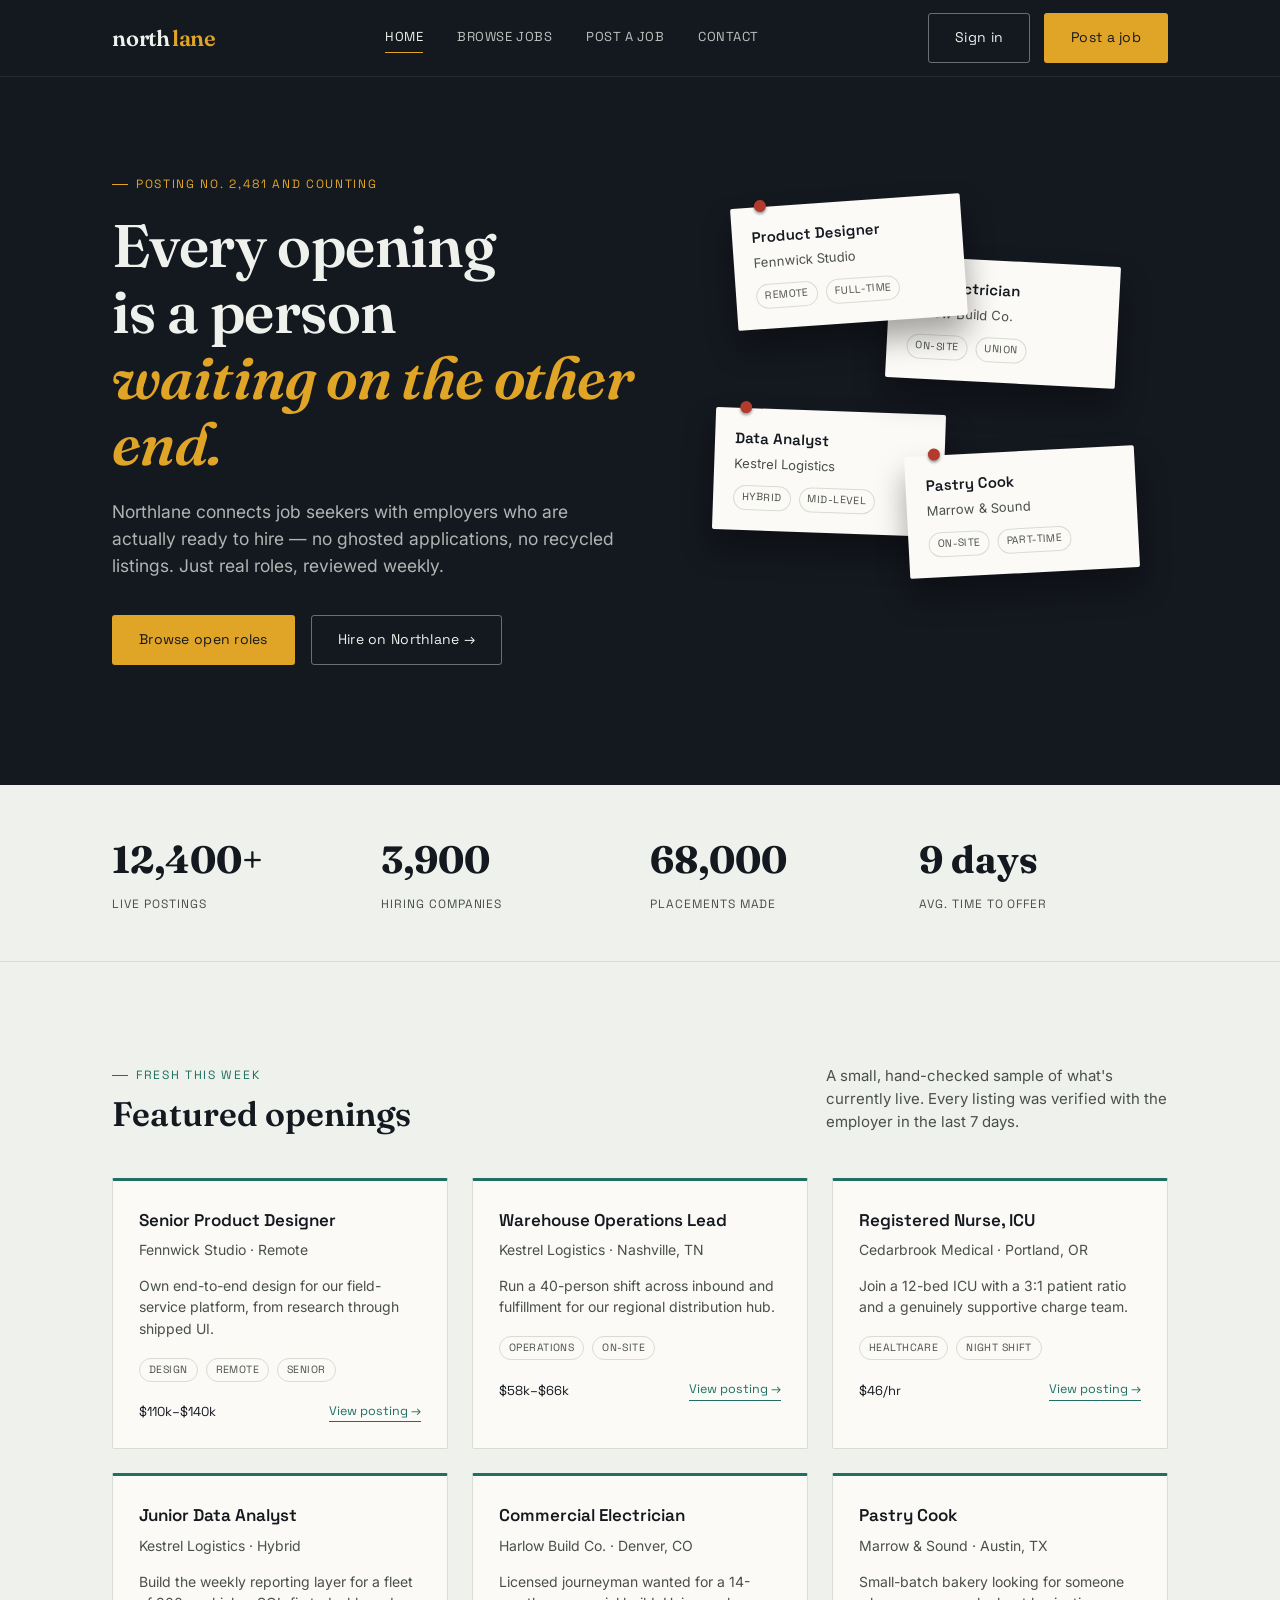
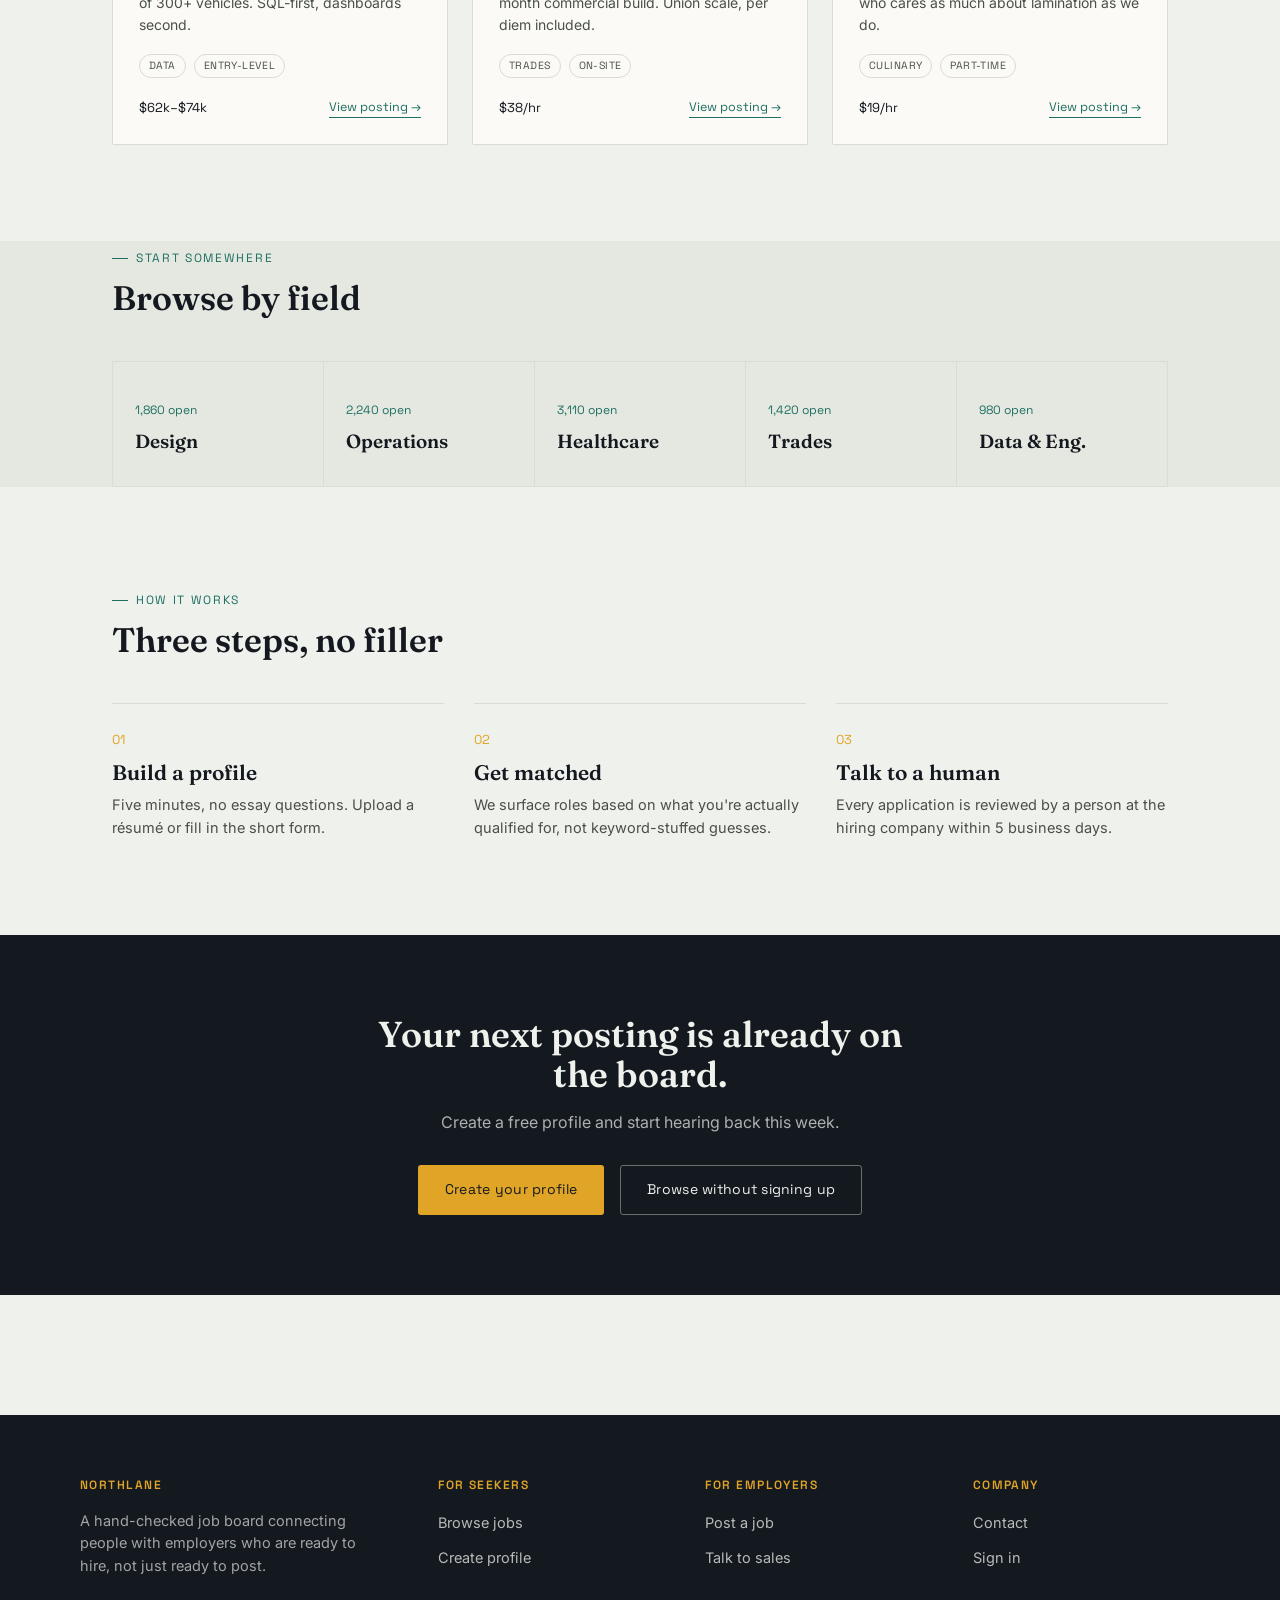
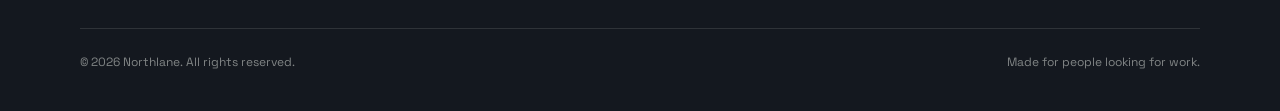
==== index.html @ 45d2cf96 "Initial commit of mini project" ====
<!DOCTYPE html>
<html lang="en">
<head>
<meta charset="UTF-8">
<meta name="viewport" content="width=device-width, initial-scale=1.0">
<title>Northlane — Job placement, done properly</title>
<link rel="preconnect" href="https://fonts.googleapis.com">
<link href="https://fonts.googleapis.com/css2?family=Fraunces:ital,wght@0,500;0,600;1,500&family=Inter:wght@400;500;600&family=Space+Grotesk:wght@500;600&display=swap" rel="stylesheet">
<link rel="stylesheet" href="style.css">
<link rel="stylesheet" href="home.css">
</head>
<body>

  <header class="site-header">
    <div class="container nav">
      <a href="index.html" class="brand">north<em>lane</em></a>
      <nav class="nav-links">
        <a href="index.html" class="active">Home</a>
        <a href="jobs.html">Browse Jobs</a>
        <a href="post-job.html">Post a Job</a>
        <a href="contact.html">Contact</a>
      </nav>
      <div class="nav-cta">
        <a href="account.html" class="btn btn-ghost">Sign in</a>
        <a href="post-job.html" class="btn btn-primary">Post a job</a>
      </div>
    </div>
  </header>

  <section class="hero">
    <div class="container hero-grid">
      <div>
        <span class="eyebrow">Posting No. 2,481 and counting</span>
        <h1>Every opening<br>is a person<br><span class="hl">waiting on the other end.</span></h1>
        <p class="lead">Northlane connects job seekers with employers who are actually ready to hire — no ghosted applications, no recycled listings. Just real roles, reviewed weekly.</p>
        <div class="hero-actions">
          <a href="jobs.html" class="btn btn-primary">Browse open roles</a>
          <a href="post-job.html" class="btn btn-ghost">Hire on Northlane →</a>
        </div>
      </div>
      <div class="corkboard" aria-hidden="true">
        <div class="pin-card c1">
          <div class="role">Product Designer</div>
          <div class="co">Fennwick Studio</div>
          <div class="meta"><span class="tag">Remote</span><span class="tag">Full-time</span></div>
        </div>
        <div class="pin-card c2">
          <div class="role">Site Electrician</div>
          <div class="co">Harlow Build Co.</div>
          <div class="meta"><span class="tag">On-site</span><span class="tag">Union</span></div>
        </div>
        <div class="pin-card c3">
          <div class="role">Data Analyst</div>
          <div class="co">Kestrel Logistics</div>
          <div class="meta"><span class="tag">Hybrid</span><span class="tag">Mid-level</span></div>
        </div>
        <div class="pin-card c4">
          <div class="role">Pastry Cook</div>
          <div class="co">Marrow &amp; Sound</div>
          <div class="meta"><span class="tag">On-site</span><span class="tag">Part-time</span></div>
        </div>
      </div>
    </div>
  </section>

  <section class="stats">
    <div class="container stats-row">
      <div class="stat"><b>12,400+</b><span>Live postings</span></div>
      <div class="stat"><b>3,900</b><span>Hiring companies</span></div>
      <div class="stat"><b>68,000</b><span>Placements made</span></div>
      <div class="stat"><b>9 days</b><span>Avg. time to offer</span></div>
    </div>
  </section>

  <section class="section">
    <div class="container">
      <div class="section-head">
        <div>
          <span class="eyebrow">Fresh this week</span>
          <h2>Featured openings</h2>
        </div>
        <p>A small, hand-checked sample of what's currently live. Every listing was verified with the employer in the last 7 days.</p>
      </div>
      <div class="jobs-grid">

        <article class="job-card">
          <div class="role">Senior Product Designer</div>
          <div class="co">Fennwick Studio · Remote</div>
          <p class="desc">Own end-to-end design for our field-service platform, from research through shipped UI.</p>
          <div class="meta"><span class="tag">Design</span><span class="tag">Remote</span><span class="tag">Senior</span></div>
          <div class="foot"><span class="pay">$110k–$140k</span><a class="apply" href="jobs.html">View posting →</a></div>
        </article>

        <article class="job-card">
          <div class="role">Warehouse Operations Lead</div>
          <div class="co">Kestrel Logistics · Nashville, TN</div>
          <p class="desc">Run a 40-person shift across inbound and fulfillment for our regional distribution hub.</p>
          <div class="meta"><span class="tag">Operations</span><span class="tag">On-site</span></div>
          <div class="foot"><span class="pay">$58k–$66k</span><a class="apply" href="jobs.html">View posting →</a></div>
        </article>

        <article class="job-card">
          <div class="role">Registered Nurse, ICU</div>
          <div class="co">Cedarbrook Medical · Portland, OR</div>
          <p class="desc">Join a 12-bed ICU with a 3:1 patient ratio and a genuinely supportive charge team.</p>
          <div class="meta"><span class="tag">Healthcare</span><span class="tag">Night shift</span></div>
          <div class="foot"><span class="pay">$46/hr</span><a class="apply" href="jobs.html">View posting →</a></div>
        </article>

        <article class="job-card">
          <div class="role">Junior Data Analyst</div>
          <div class="co">Kestrel Logistics · Hybrid</div>
          <p class="desc">Build the weekly reporting layer for a fleet of 300+ vehicles. SQL-first, dashboards second.</p>
          <div class="meta"><span class="tag">Data</span><span class="tag">Entry-level</span></div>
          <div class="foot"><span class="pay">$62k–$74k</span><a class="apply" href="jobs.html">View posting →</a></div>
        </article>

        <article class="job-card">
          <div class="role">Commercial Electrician</div>
          <div class="co">Harlow Build Co. · Denver, CO</div>
          <p class="desc">Licensed journeyman wanted for a 14-month commercial build. Union scale, per diem included.</p>
          <div class="meta"><span class="tag">Trades</span><span class="tag">On-site</span></div>
          <div class="foot"><span class="pay">$38/hr</span><a class="apply" href="jobs.html">View posting →</a></div>
        </article>

        <article class="job-card">
          <div class="role">Pastry Cook</div>
          <div class="co">Marrow &amp; Sound · Austin, TX</div>
          <p class="desc">Small-batch bakery looking for someone who cares as much about lamination as we do.</p>
          <div class="meta"><span class="tag">Culinary</span><span class="tag">Part-time</span></div>
          <div class="foot"><span class="pay">$19/hr</span><a class="apply" href="jobs.html">View posting →</a></div>
        </article>

      </div>
    </div>
  </section>

  <section class="cat-strip">
    <div class="container">
      <div class="section-head">
        <div>
          <span class="eyebrow">Start somewhere</span>
          <h2>Browse by field</h2>
        </div>
      </div>
      <div class="cat-grid">
        <a class="cat-tile" href="jobs.html"><span class="count">1,860 open</span><h3>Design</h3></a>
        <a class="cat-tile" href="jobs.html"><span class="count">2,240 open</span><h3>Operations</h3></a>
        <a class="cat-tile" href="jobs.html"><span class="count">3,110 open</span><h3>Healthcare</h3></a>
        <a class="cat-tile" href="jobs.html"><span class="count">1,420 open</span><h3>Trades</h3></a>
        <a class="cat-tile" href="jobs.html"><span class="count">980 open</span><h3>Data &amp; Eng.</h3></a>
      </div>
    </div>
  </section>

  <section class="section">
    <div class="container">
      <div class="section-head">
        <div>
          <span class="eyebrow">How it works</span>
          <h2>Three steps, no filler</h2>
        </div>
      </div>
      <div class="steps">
        <div class="step">
          <span class="num">01</span>
          <h3>Build a profile</h3>
          <p>Five minutes, no essay questions. Upload a résumé or fill in the short form.</p>
        </div>
        <div class="step">
          <span class="num">02</span>
          <h3>Get matched</h3>
          <p>We surface roles based on what you're actually qualified for, not keyword-stuffed guesses.</p>
        </div>
        <div class="step">
          <span class="num">03</span>
          <h3>Talk to a human</h3>
          <p>Every application is reviewed by a person at the hiring company within 5 business days.</p>
        </div>
      </div>
    </div>
  </section>

  <section class="cta-banner">
    <div class="container">
      <h2>Your next posting is already on the board.</h2>
      <p>Create a free profile and start hearing back this week.</p>
      <div class="hero-actions">
        <a href="account.html" class="btn btn-primary">Create your profile</a>
        <a href="jobs.html" class="btn btn-ghost">Browse without signing up</a>
      </div>
    </div>
  </section>

  <footer class="site-footer">
    <div class="container footer-top">
      <div>
        <h4>Northlane</h4>
        <p>A hand-checked job board connecting people with employers who are ready to hire, not just ready to post.</p>
      </div>
      <div>
        <h4>For seekers</h4>
        <ul>
          <li><a href="jobs.html">Browse jobs</a></li>
          <li><a href="account.html">Create profile</a></li>
        </ul>
      </div>
      <div>
        <h4>For employers</h4>
        <ul>
          <li><a href="post-job.html">Post a job</a></li>
          <li><a href="contact.html">Talk to sales</a></li>
        </ul>
      </div>
      <div>
        <h4>Company</h4>
        <ul>
          <li><a href="contact.html">Contact</a></li>
          <li><a href="account.html">Sign in</a></li>
        </ul>
      </div>
    </div>
    <div class="container footer-bottom">
      <span>© 2026 Northlane. All rights reserved.</span>
      <span>Made for people looking for work.</span>
    </div>
  </footer>

</body>
</html>
---- style.css ----
/* =========================================================
   STYLE.CSS — global styles
   Loaded on every page. Tokens, reset, nav, footer, buttons.
   ========================================================= */

:root{
  --ink:        #14181F;
  --ink-soft:   #4A5049;
  --paper:      #EEF1EC;
  --paper-2:    #E4E8E0;
  --card:       #FBFAF6;
  --line:       #D8DCD3;
  --pin:        #B23B2E;
  --signal:     #E0A526;
  --teal:       #1F6F63;

  --font-display: "Fraunces", Georgia, serif;
  --font-body:    "Inter", -apple-system, Segoe UI, sans-serif;
  --font-mono:    "Space Grotesk", "Inter", sans-serif;

  --radius: 3px;
  --container: 1120px;
}

*, *::before, *::after{ box-sizing: border-box; }
html{ scroll-behavior: smooth; }
body{
  margin: 0;
  background: var(--paper);
  color: var(--ink);
  font-family: var(--font-body);
  font-size: 16px;
  line-height: 1.55;
  -webkit-font-smoothing: antialiased;
}
img{ max-width: 100%; display: block; }
a{ color: inherit; text-decoration: none; }
ul{ margin: 0; padding: 0; list-style: none; }
h1,h2,h3,h4{ font-family: var(--font-display); font-weight: 600; margin: 0; line-height: 1.1; }
p{ margin: 0; }
button, input, textarea, select{ font-family: inherit; font-size: inherit; color: inherit; }

.container{
  max-width: var(--container);
  margin: 0 auto;
  padding: 0 32px;
}

.eyebrow{
  font-family: var(--font-mono);
  font-size: 12px;
  letter-spacing: .14em;
  text-transform: uppercase;
  color: var(--teal);
  display: inline-flex;
  align-items: center;
  gap: 8px;
}
.eyebrow::before{
  content: "";
  width: 16px;
  height: 1px;
  background: var(--teal);
  display: inline-block;
}

a:focus-visible, button:focus-visible, input:focus-visible, textarea:focus-visible, select:focus-visible{
  outline: 2px solid var(--signal);
  outline-offset: 2px;
}

@media (prefers-reduced-motion: reduce){
  *{ animation: none !important; transition: none !important; scroll-behavior: auto !important; }
}

/* =========================================================
   Buttons
   ========================================================= */
.btn{
  display: inline-flex;
  align-items: center;
  justify-content: center;
  gap: 8px;
  padding: 13px 26px;
  border-radius: var(--radius);
  font-family: var(--font-mono);
  font-size: 14px;
  letter-spacing: .02em;
  border: 1px solid transparent;
  cursor: pointer;
  transition: transform .15s ease, background .15s ease, border-color .15s ease;
}
.btn:hover{ transform: translateY(-1px); }
.btn-primary{ background: var(--signal); color: var(--ink); }
.btn-primary:hover{ background: #c98f1c; }
.btn-ghost{ background: transparent; color: var(--paper); border-color: rgba(238,241,236,.4); }
.btn-ghost:hover{ border-color: var(--paper); }
.btn-outline{ background: transparent; color: var(--ink); border-color: var(--ink); }
.btn-outline:hover{ background: var(--ink); color: var(--paper); }
.btn-block{ width: 100%; }

/* =========================================================
   Nav
   ========================================================= */
.site-header{
  background: var(--ink);
  color: var(--paper);
  position: sticky;
  top: 0;
  z-index: 50;
  border-bottom: 1px solid rgba(238,241,236,.08);
}
.nav{
  display: flex;
  align-items: center;
  justify-content: space-between;
  height: 76px;
}
.brand{
  font-family: var(--font-display);
  font-size: 22px;
  font-weight: 600;
  letter-spacing: -.01em;
  display: flex;
  align-items: baseline;
  gap: 2px;
}
.brand em{ color: var(--signal); font-style: normal; }
.nav-links{
  display: flex;
  align-items: center;
  gap: 34px;
  font-family: var(--font-mono);
  font-size: 13px;
  letter-spacing: .04em;
  text-transform: uppercase;
}
.nav-links a{ opacity: .78; transition: opacity .15s ease; padding: 4px 0; border-bottom: 1px solid transparent; }
.nav-links a:hover{ opacity: 1; }
.nav-links a.active{ opacity: 1; border-bottom-color: var(--signal); }
.nav-cta{ display: flex; align-items: center; gap: 14px; }

/* =========================================================
   Footer
   ========================================================= */
.site-footer{
  background: var(--ink);
  color: var(--paper);
  margin-top: 120px;
}
.footer-top{
  padding: 64px 0 48px;
  display: grid;
  grid-template-columns: 1.4fr 1fr 1fr 1fr;
  gap: 40px;
  border-bottom: 1px solid rgba(238,241,236,.12);
}
.footer-top h4{
  font-family: var(--font-mono);
  font-size: 12px;
  letter-spacing: .12em;
  text-transform: uppercase;
  color: var(--signal);
  margin-bottom: 18px;
}
.footer-top p{ color: rgba(238,241,236,.65); font-size: 14.5px; max-width: 34ch; }
.footer-top ul li{ margin-bottom: 10px; }
.footer-top ul a{ color: rgba(238,241,236,.75); font-size: 14.5px; }
.footer-top ul a:hover{ color: var(--paper); }
.footer-bottom{
  padding: 24px 0 40px;
  display: flex;
  justify-content: space-between;
  font-family: var(--font-mono);
  font-size: 12px;
  color: rgba(238,241,236,.5);
}

@media (max-width: 860px){
  .nav-links{ display: none; }
  .footer-top{ grid-template-columns: 1fr 1fr; }
}
---- home.css ----
/* =========================================================
   HOME.CSS — index.html only
   Signature element: the "corkboard" hero — job postings as
   pinned index cards, tilted, layered behind the headline.
   ========================================================= */

.hero{
  background: var(--ink);
  color: var(--paper);
  padding: 90px 0 120px;
  position: relative;
  overflow: hidden;
}
.hero-grid{
  display: grid;
  grid-template-columns: 1.05fr .95fr;
  gap: 40px;
  align-items: center;
  position: relative;
  z-index: 2;
}
.hero .eyebrow{ color: var(--signal); }
.hero .eyebrow::before{ background: var(--signal); }
.hero h1{
  font-size: clamp(40px, 5vw, 60px);
  margin-top: 18px;
  letter-spacing: -.01em;
}
.hero h1 .hl{ color: var(--signal); font-style: italic; }
.hero p.lead{
  margin-top: 22px;
  max-width: 46ch;
  font-size: 17.5px;
  color: rgba(238,241,236,.72);
}
.hero-actions{ margin-top: 36px; display: flex; gap: 16px; align-items: center; }
.hero-note{ font-family: var(--font-mono); font-size: 12.5px; color: rgba(238,241,236,.5); }

/* --- corkboard --- */
.corkboard{ position: relative; height: 430px; }
.pin-card{
  position: absolute;
  width: 230px;
  background: var(--card);
  color: var(--ink);
  padding: 18px 20px 20px;
  border-radius: 2px;
  box-shadow: 0 18px 30px rgba(0,0,0,.35);
}
.pin-card::before{
  content: "";
  position: absolute;
  top: -7px;
  left: 24px;
  width: 12px;
  height: 12px;
  border-radius: 50%;
  background: var(--pin);
  box-shadow: 0 2px 3px rgba(0,0,0,.4);
}
.pin-card .role{ font-family: var(--font-mono); font-size: 15px; font-weight: 600; }
.pin-card .co{ font-size: 13px; color: var(--ink-soft); margin-top: 4px; }
.pin-card .meta{ display:flex; gap:8px; margin-top: 12px; flex-wrap: wrap; }
.pin-card .tag{
  font-family: var(--font-mono);
  font-size: 10.5px;
  letter-spacing: .04em;
  text-transform: uppercase;
  border: 1px solid var(--line);
  padding: 3px 8px;
  border-radius: 20px;
  color: var(--ink-soft);
}
.pin-card.c1{ top: 0;    left: 10%; transform: rotate(-4deg); z-index: 3; }
.pin-card.c2{ top: 60px; left: 42%; transform: rotate(3deg);  z-index: 2; }
.pin-card.c3{ top: 210px; left: 6%;  transform: rotate(2deg);  z-index: 1; }
.pin-card.c4{ top: 250px; left: 46%; transform: rotate(-3deg); z-index: 2; }

/* --- stats strip --- */
.stats{ border-bottom: 1px solid var(--line); padding: 46px 0; }
.stats-row{ display: grid; grid-template-columns: repeat(4, 1fr); gap: 20px; }
.stat b{ font-family: var(--font-display); font-size: 38px; display: block; }
.stat span{
  font-family: var(--font-mono);
  font-size: 12px;
  letter-spacing: .08em;
  text-transform: uppercase;
  color: var(--ink-soft);
}

/* --- section shell --- */
.section{ padding: 96px 0; }
.section-head{
  display: flex;
  justify-content: space-between;
  align-items: flex-end;
  margin-bottom: 44px;
  gap: 24px;
}
.section-head h2{ font-size: 34px; margin-top: 12px; max-width: 20ch; }
.section-head p{ color: var(--ink-soft); max-width: 38ch; font-size: 15px; }

/* --- featured jobs grid --- */
.jobs-grid{ display: grid; grid-template-columns: repeat(3, 1fr); gap: 24px; }
.job-card{
  background: var(--card);
  border: 1px solid var(--line);
  border-top: 3px solid var(--teal);
  padding: 26px;
  border-radius: 2px;
  transition: transform .15s ease, box-shadow .15s ease;
}
.job-card:hover{ transform: translateY(-4px); box-shadow: 0 14px 24px rgba(20,24,31,.08); }
.job-card .role{ font-family: var(--font-mono); font-size: 17px; font-weight: 600; }
.job-card .co{ color: var(--ink-soft); font-size: 14px; margin-top: 6px; }
.job-card .desc{ font-size: 14px; color: var(--ink-soft); margin-top: 14px; }
.job-card .meta{ display:flex; gap:8px; margin-top: 18px; flex-wrap: wrap; }
.job-card .tag{
  font-family: var(--font-mono);
  font-size: 10.5px;
  letter-spacing: .04em;
  text-transform: uppercase;
  border: 1px solid var(--line);
  padding: 3px 9px;
  border-radius: 20px;
  color: var(--ink-soft);
}
.job-card .foot{ display:flex; justify-content: space-between; align-items: center; margin-top: 20px; }
.job-card .pay{ font-family: var(--font-mono); font-size: 13px; color: var(--ink); }
.job-card .apply{ font-family: var(--font-mono); font-size: 12.5px; color: var(--teal); border-bottom: 1px solid var(--teal); }

/* --- categories --- */
.cat-strip{ background: var(--paper-2); }
.cat-grid{
  display: grid;
  grid-template-columns: repeat(5, 1fr);
  gap: 1px;
  background: var(--line);
  border: 1px solid var(--line);
}
.cat-tile{ background: var(--paper-2); padding: 34px 22px; transition: background .15s ease; }
.cat-tile:hover{ background: var(--paper); }
.cat-tile .count{ font-family: var(--font-mono); font-size: 12px; color: var(--teal); }
.cat-tile h3{ font-size: 19px; margin-top: 10px; }

/* --- how it works --- */
.steps{ display: grid; grid-template-columns: repeat(3, 1fr); gap: 30px; }
.step{ border-top: 1px solid var(--line); padding-top: 22px; }
.step .num{ font-family: var(--font-mono); color: var(--signal); font-size: 13px; }
.step h3{ font-size: 21px; margin-top: 10px; }
.step p{ color: var(--ink-soft); font-size: 14.5px; margin-top: 10px; }

/* --- CTA banner --- */
.cta-banner{ background: var(--ink); color: var(--paper); padding: 80px 0; text-align: center; }
.cta-banner h2{ font-size: 36px; max-width: 22ch; margin: 0 auto; }
.cta-banner p{ color: rgba(238,241,236,.7); margin-top: 16px; }
.cta-banner .hero-actions{ justify-content: center; margin-top: 30px; }

@media (max-width: 900px){
  .hero-grid, .jobs-grid, .steps, .stats-row{ grid-template-columns: 1fr; }
  .cat-grid{ grid-template-columns: 1fr 1fr; }
  .corkboard{ display: none; }
}
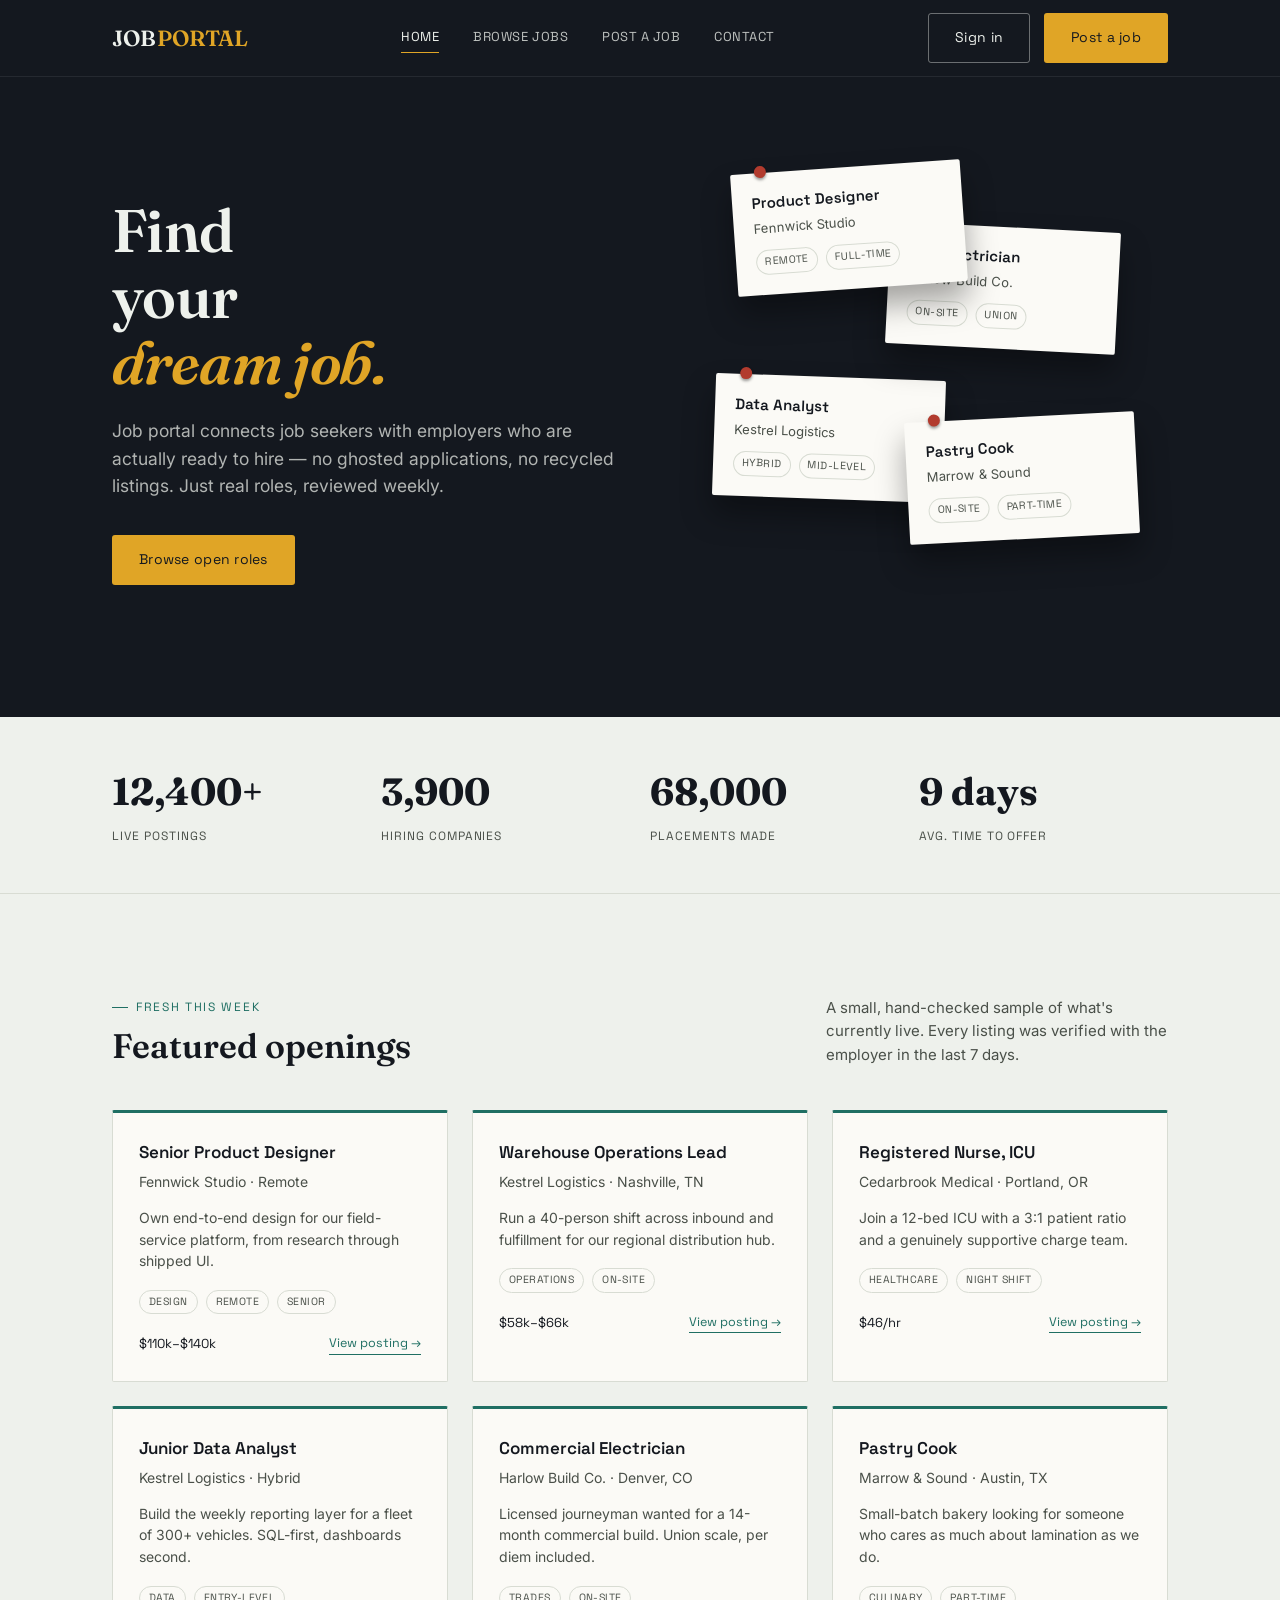
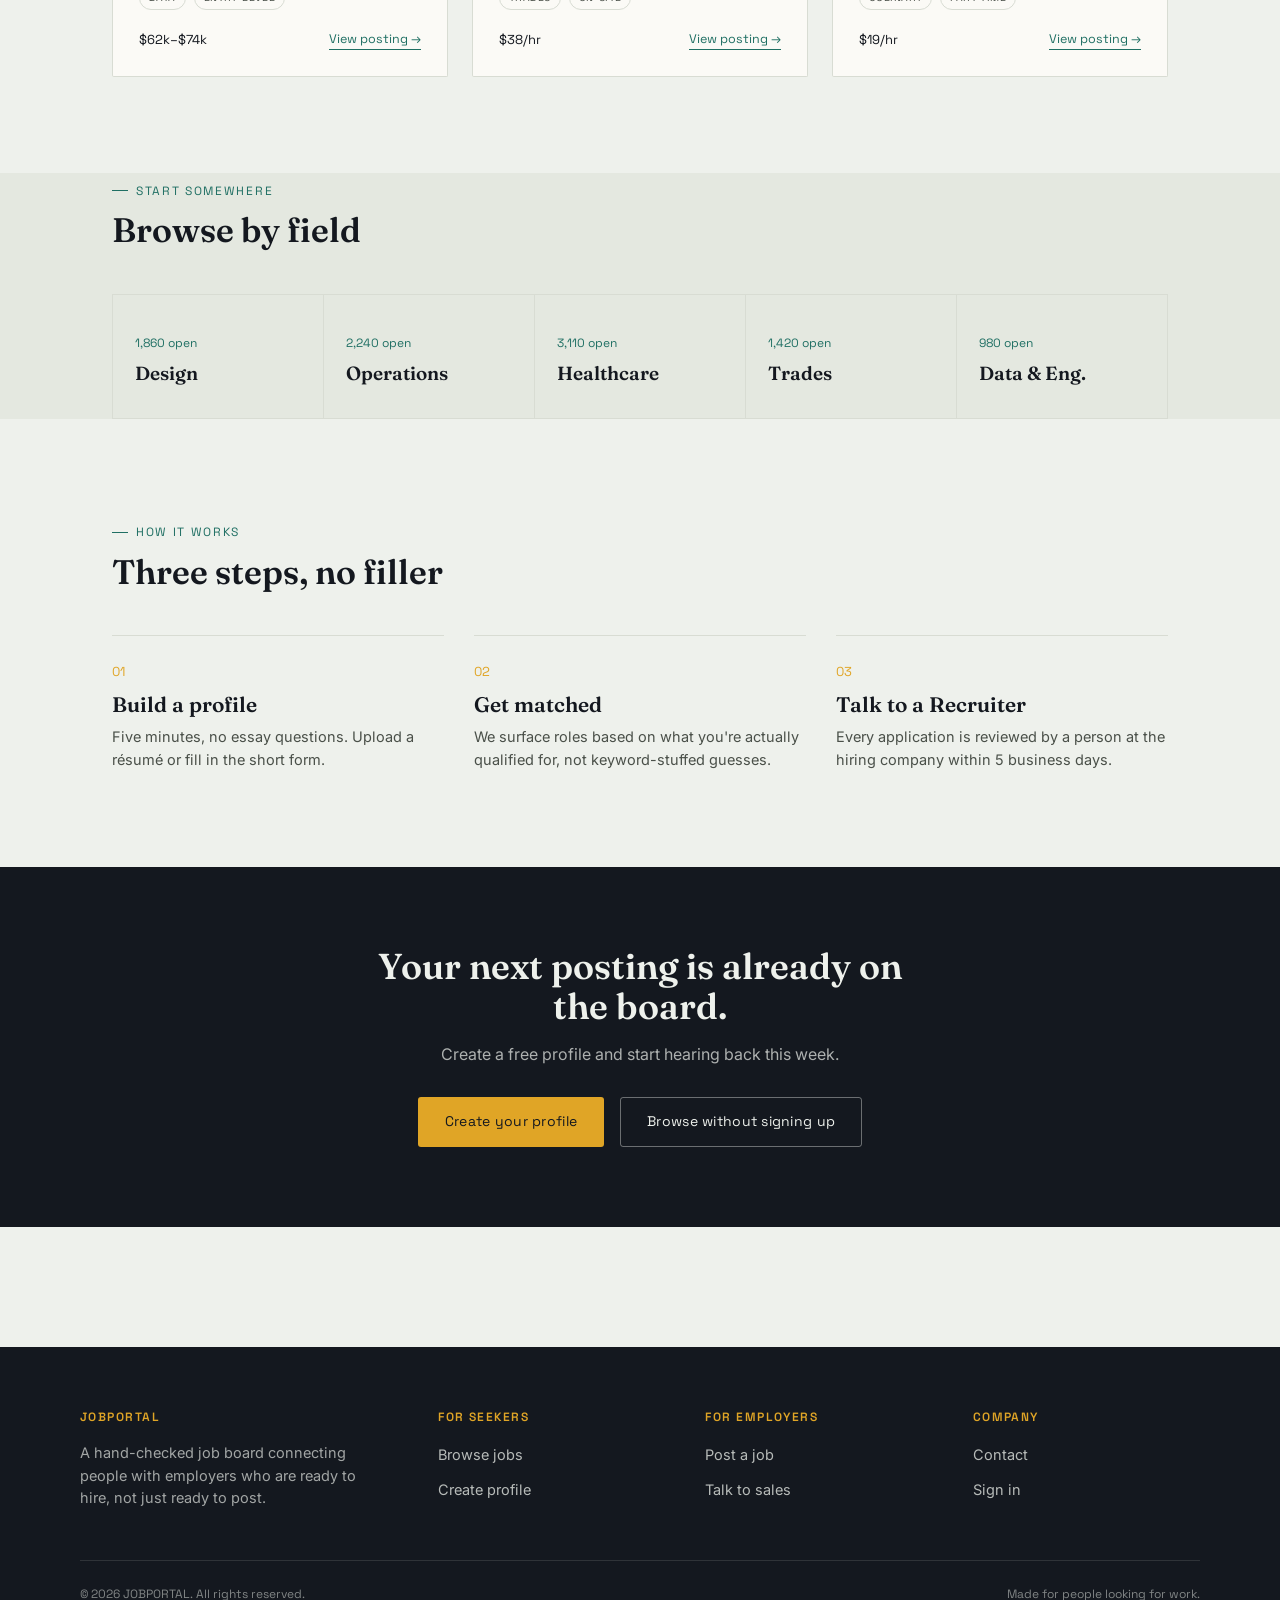
==== commit 1416e196: "Updated code" ====
--- a/index.html
+++ b/index.html
@@ -3,7 +3,7 @@
 <head>
 <meta charset="UTF-8">
 <meta name="viewport" content="width=device-width, initial-scale=1.0">
-<title>Northlane — Job placement, done properly</title>
+<title>JOB PORTAL — Job placement, done properly</title>
 <link rel="preconnect" href="https://fonts.googleapis.com">
 <link href="https://fonts.googleapis.com/css2?family=Fraunces:ital,wght@0,500;0,600;1,500&family=Inter:wght@400;500;600&family=Space+Grotesk:wght@500;600&display=swap" rel="stylesheet">
 <link rel="stylesheet" href="style.css">
@@ -13,7 +13,7 @@
 
   <header class="site-header">
     <div class="container nav">
-      <a href="index.html" class="brand">north<em>lane</em></a>
+      <a href="index.html" class="brand">JOB<em>PORTAL</em></a>
       <nav class="nav-links">
         <a href="index.html" class="active">Home</a>
         <a href="jobs.html">Browse Jobs</a>
@@ -30,12 +30,10 @@
   <section class="hero">
     <div class="container hero-grid">
       <div>
-        <span class="eyebrow">Posting No. 2,481 and counting</span>
-        <h1>Every opening<br>is a person<br><span class="hl">waiting on the other end.</span></h1>
-        <p class="lead">Northlane connects job seekers with employers who are actually ready to hire — no ghosted applications, no recycled listings. Just real roles, reviewed weekly.</p>
+        <h1>Find<br>your<br><span class="hl">dream job.</span></h1>
+        <p class="lead">Job portal connects job seekers with employers who are actually ready to hire — no ghosted applications, no recycled listings. Just real roles, reviewed weekly.</p>
         <div class="hero-actions">
           <a href="jobs.html" class="btn btn-primary">Browse open roles</a>
-          <a href="post-job.html" class="btn btn-ghost">Hire on Northlane →</a>
         </div>
       </div>
       <div class="corkboard" aria-hidden="true">
@@ -174,7 +172,7 @@
         </div>
         <div class="step">
           <span class="num">03</span>
-          <h3>Talk to a human</h3>
+          <h3>Talk to a Recruiter</h3>
           <p>Every application is reviewed by a person at the hiring company within 5 business days.</p>
         </div>
       </div>
@@ -195,7 +193,8 @@
   <footer class="site-footer">
     <div class="container footer-top">
       <div>
-        <h4>Northlane</h4>
+        <h4>JOBPORTAL
+        </h4>
         <p>A hand-checked job board connecting people with employers who are ready to hire, not just ready to post.</p>
       </div>
       <div>
@@ -221,7 +220,7 @@
       </div>
     </div>
     <div class="container footer-bottom">
-      <span>© 2026 Northlane. All rights reserved.</span>
+      <span>© 2026 JOBPORTAL. All rights reserved.</span>
       <span>Made for people looking for work.</span>
     </div>
   </footer>
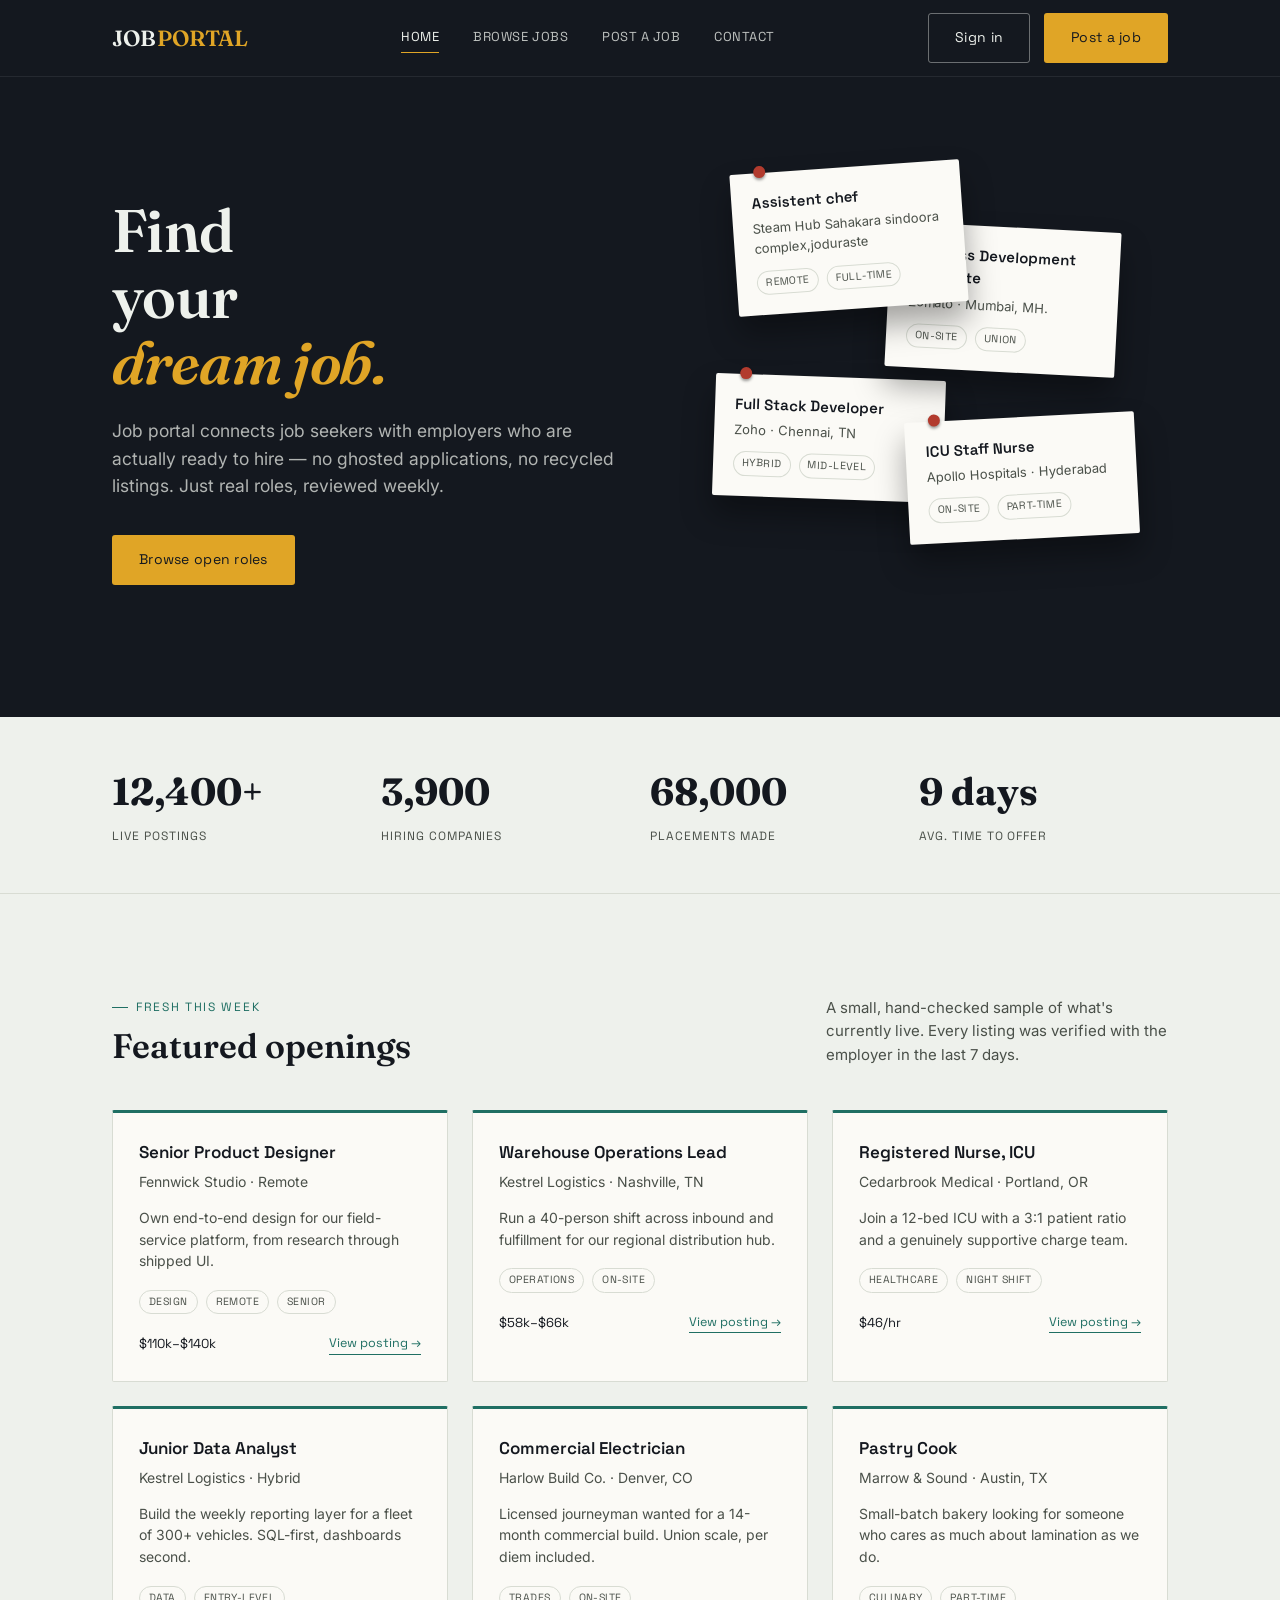
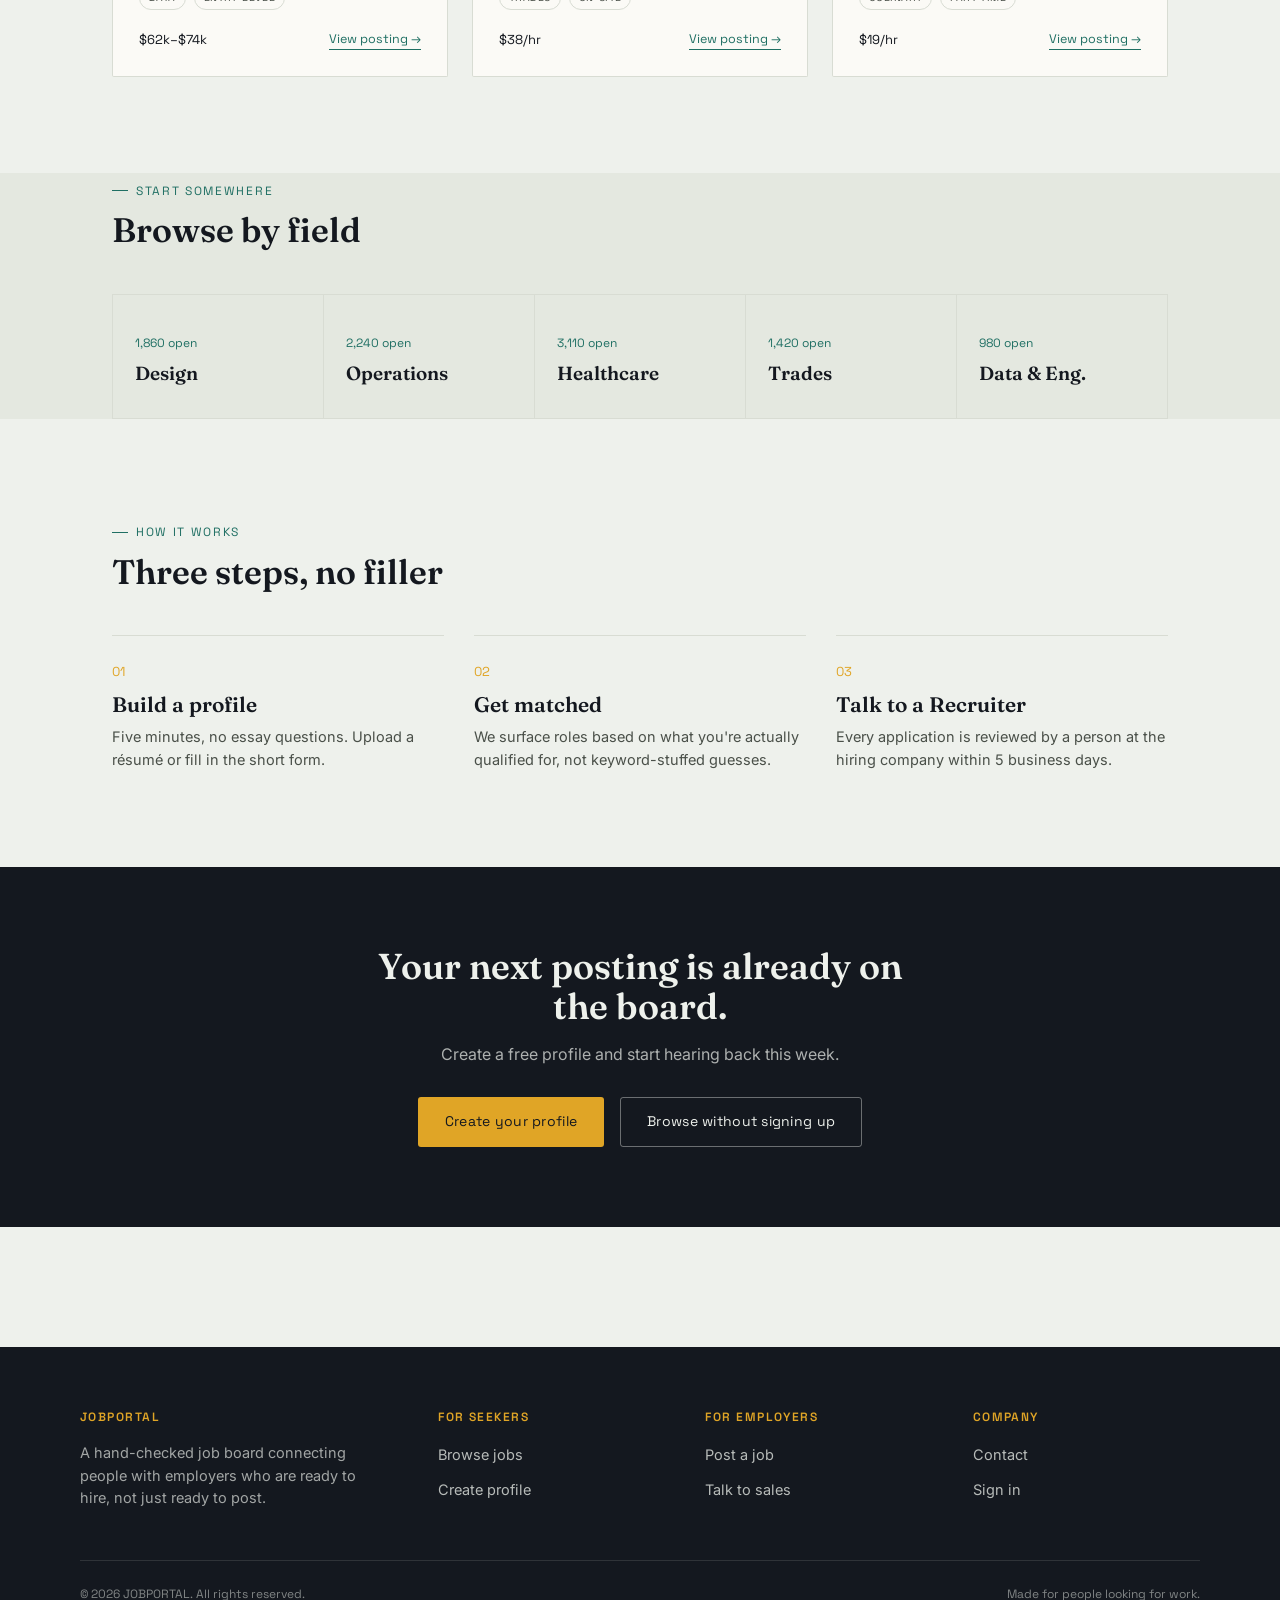
==== commit 06a863e6: "Updated code" ====
--- a/index.html
+++ b/index.html
@@ -38,23 +38,23 @@
       </div>
       <div class="corkboard" aria-hidden="true">
         <div class="pin-card c1">
-          <div class="role">Product Designer</div>
-          <div class="co">Fennwick Studio</div>
+          <div class="role">Assistent chef</div>
+          <div class="co">Steam Hub Sahakara sindoora complex,joduraste</div>
           <div class="meta"><span class="tag">Remote</span><span class="tag">Full-time</span></div>
         </div>
         <div class="pin-card c2">
-          <div class="role">Site Electrician</div>
-          <div class="co">Harlow Build Co.</div>
+          <div class="role">Business Development Associate</div>
+          <div class="co">Zomato · Mumbai, MH.</div>
           <div class="meta"><span class="tag">On-site</span><span class="tag">Union</span></div>
         </div>
         <div class="pin-card c3">
-          <div class="role">Data Analyst</div>
-          <div class="co">Kestrel Logistics</div>
+          <div class="role">Full Stack Developer</div>
+          <div class="co">Zoho · Chennai, TN</div>
           <div class="meta"><span class="tag">Hybrid</span><span class="tag">Mid-level</span></div>
         </div>
         <div class="pin-card c4">
-          <div class="role">Pastry Cook</div>
-          <div class="co">Marrow &amp; Sound</div>
+          <div class="role">ICU Staff Nurse</div>
+          <div class="co">Apollo Hospitals · Hyderabad</div>
           <div class="meta"><span class="tag">On-site</span><span class="tag">Part-time</span></div>
         </div>
       </div>
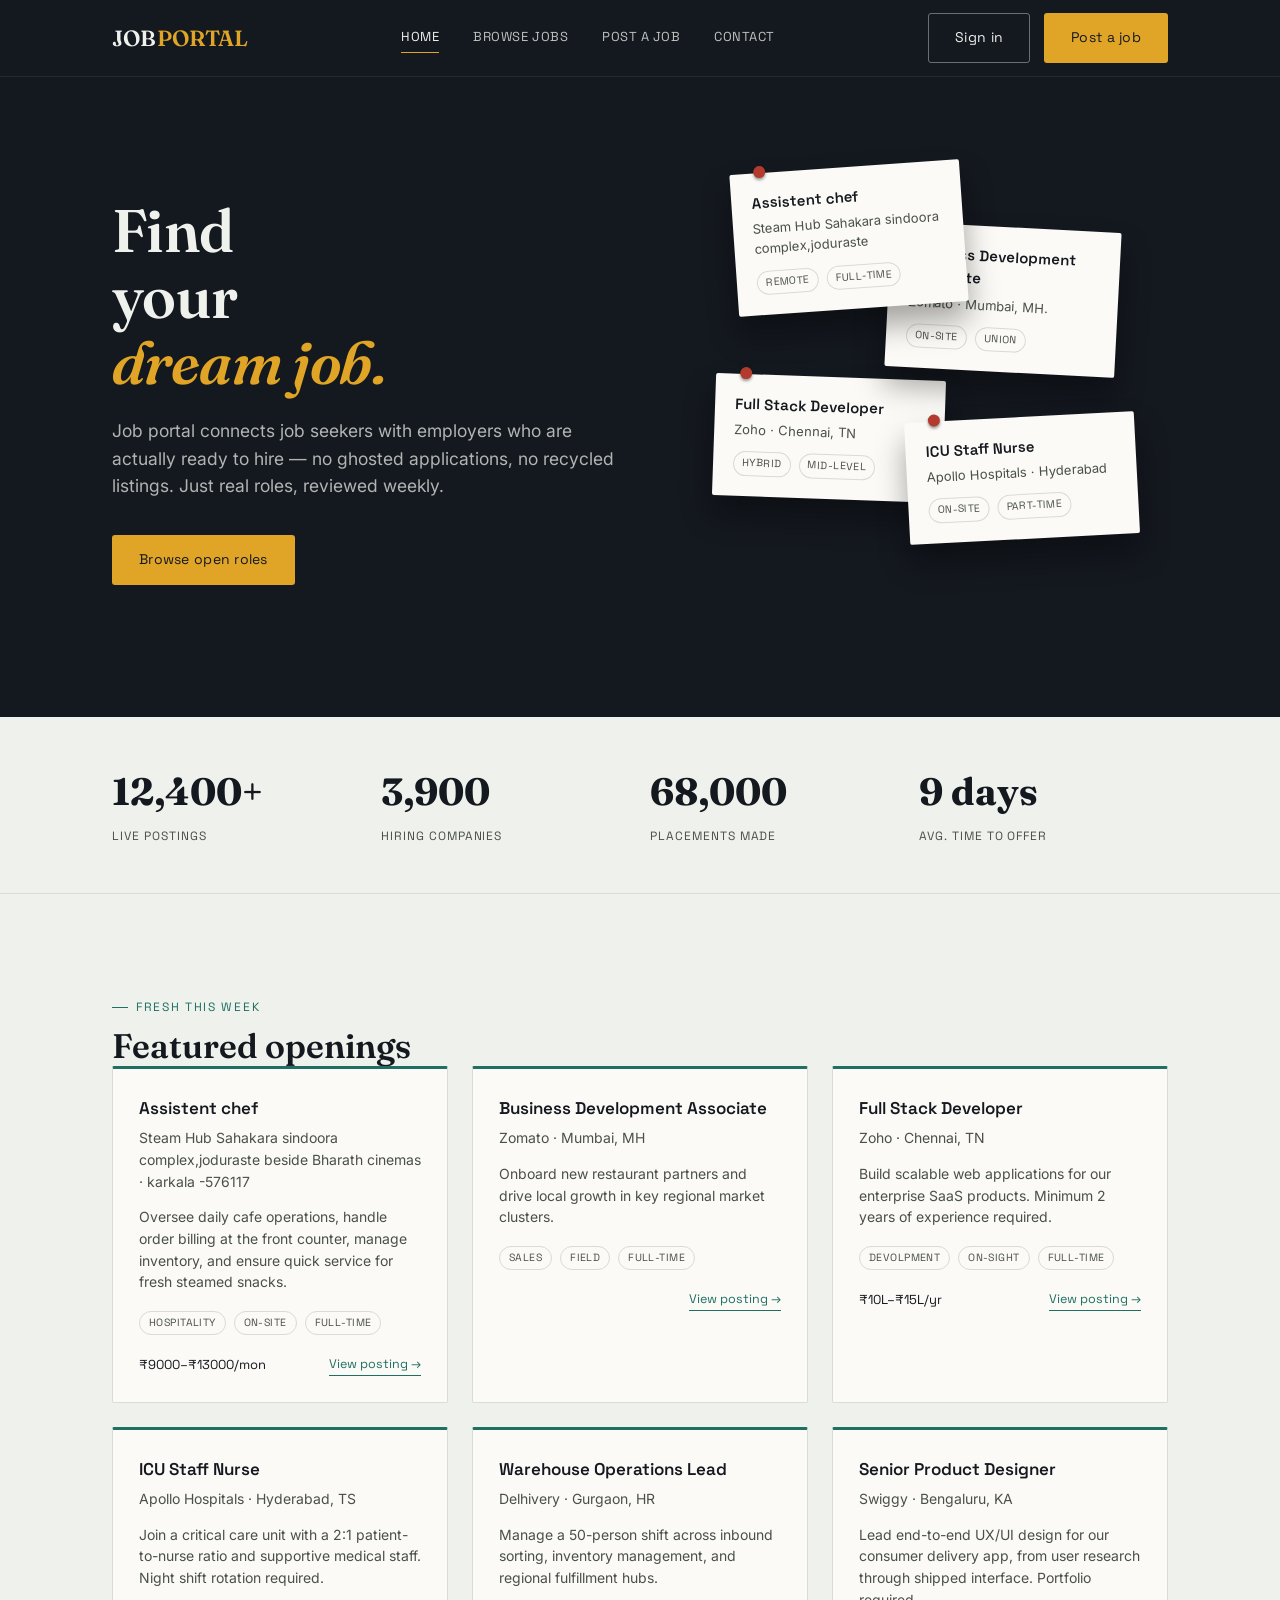
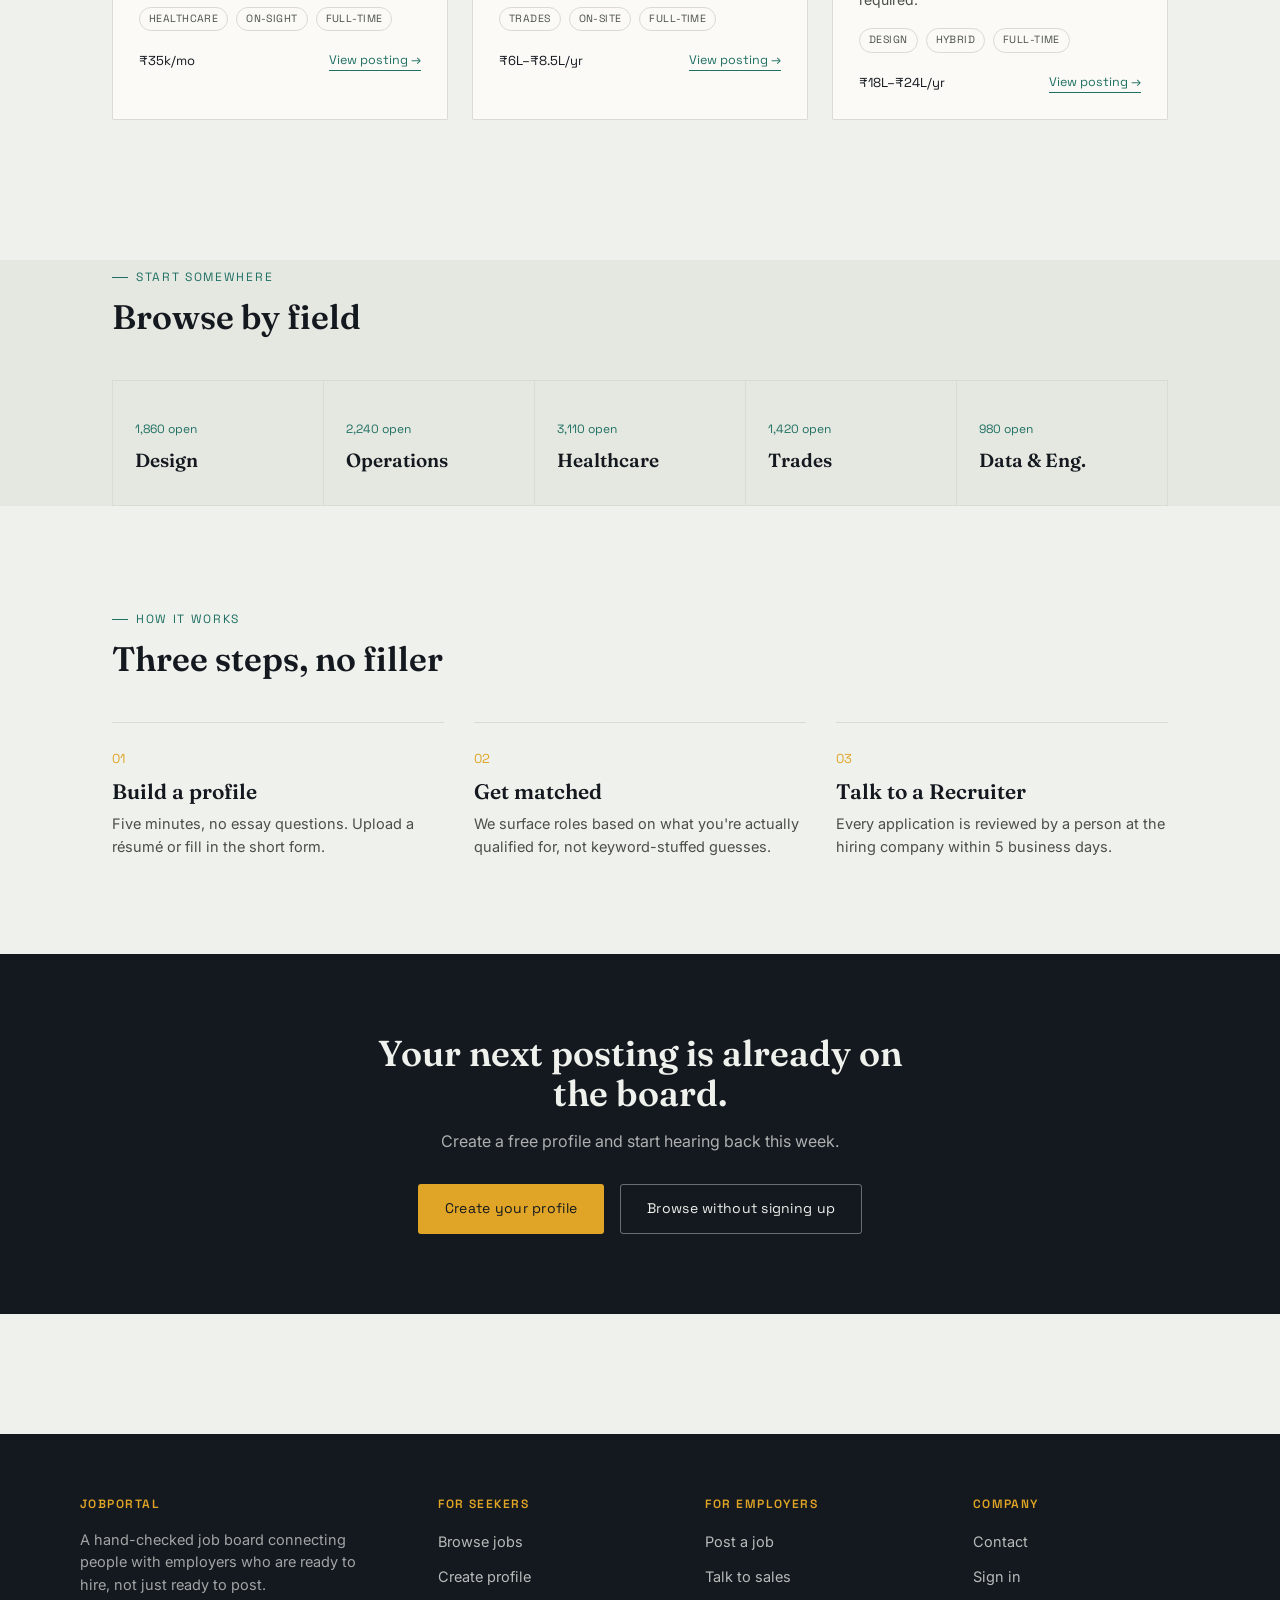
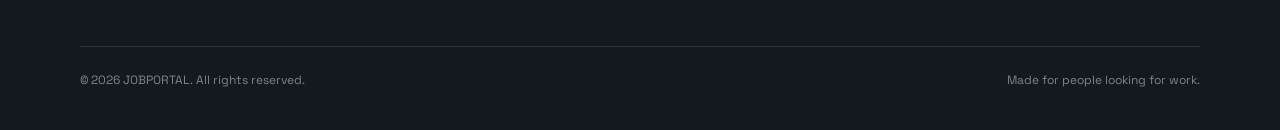
==== commit 87f53cc9: "Updated code" ====
--- a/index.html
+++ b/index.html
@@ -76,57 +76,54 @@
         <div>
           <span class="eyebrow">Fresh this week</span>
           <h2>Featured openings</h2>
-        </div>
-        <p>A small, hand-checked sample of what's currently live. Every listing was verified with the employer in the last 7 days.</p>
-      </div>
       <div class="jobs-grid">
 
         <article class="job-card">
+          <div class="role">Assistent chef</div>
+          <div class="co">Steam Hub Sahakara sindoora complex,joduraste beside Bharath cinemas · karkala -576117</div>
+          <p class="desc">Oversee daily cafe operations, handle order billing at the front counter, manage inventory, and ensure quick service for fresh steamed snacks.</p>
+          <div class="meta"><span class="tag">Hospitality</span><span class="tag">on-site</span><span class="tag">full-time</span></div>
+          <div class="foot"><span class="pay">₹9000–₹13000/mon</span><a class="apply" href="jobs.html">View posting →</a></div>
+        </article>
+
+        <article class="job-card">
+          <div class="role">Business Development Associate</div>
+          <div class="co">Zomato · Mumbai, MH</div>
+          <p class="desc">Onboard new restaurant partners and drive local growth in key regional market clusters.</p>
+          <div class="meta"><span class="tag">Sales</span><span class="tag">Field</span><span class="tag">Full-time</span></div>
+          <div class="foot"><span class="pay"></span><a class="apply" href="jobs.html">View posting →</a></div>
+        </article>
+
+        <article class="job-card">
+          <div class="role">Full Stack Developer</div>
+          <div class="co">Zoho · Chennai, TN</div>
+          <p class="desc">Build scalable web applications for our enterprise SaaS products. Minimum 2 years of experience required.</p>
+          <div class="meta"><span class="tag">Devolpment</span><span class="tag">on-sight</span><span class="tag">full-time</span></div>
+          <div class="foot"><span class="pay">₹10L–₹15L/yr</span><a class="apply" href="jobs.html">View posting →</a></div>
+        </article>
+
+        <article class="job-card">
+          <div class="role">ICU Staff Nurse</div>
+          <div class="co">Apollo Hospitals · Hyderabad, TS</div>
+          <p class="desc">Join a critical care unit with a 2:1 patient-to-nurse ratio and supportive medical staff. Night shift rotation required.</p>
+          <div class="meta"><span class="tag">healthcare</span><span class="tag">on-sight</span><span class="tag">full-time</span></div>
+          <div class="foot"><span class="pay">₹35k/mo</span><a class="apply" href="jobs.html">View posting →</a></div>
+        </article>
+
+        <article class="job-card">
+          <div class="role">Warehouse Operations Lead</div>
+          <div class="co">Delhivery · Gurgaon, HR</div>
+          <p class="desc">Manage a 50-person shift across inbound sorting, inventory management, and regional fulfillment hubs.</p>
+          <div class="meta"><span class="tag">Trades</span><span class="tag">On-site</span><span class="tag">full-time</span></div>
+          <div class="foot"><span class="pay">₹6L–₹8.5L/yr</span><a class="apply" href="jobs.html">View posting →</a></div>
+        </article>
+
+        <article class="job-card">
           <div class="role">Senior Product Designer</div>
-          <div class="co">Fennwick Studio · Remote</div>
-          <p class="desc">Own end-to-end design for our field-service platform, from research through shipped UI.</p>
-          <div class="meta"><span class="tag">Design</span><span class="tag">Remote</span><span class="tag">Senior</span></div>
-          <div class="foot"><span class="pay">$110k–$140k</span><a class="apply" href="jobs.html">View posting →</a></div>
-        </article>
-
-        <article class="job-card">
-          <div class="role">Warehouse Operations Lead</div>
-          <div class="co">Kestrel Logistics · Nashville, TN</div>
-          <p class="desc">Run a 40-person shift across inbound and fulfillment for our regional distribution hub.</p>
-          <div class="meta"><span class="tag">Operations</span><span class="tag">On-site</span></div>
-          <div class="foot"><span class="pay">$58k–$66k</span><a class="apply" href="jobs.html">View posting →</a></div>
-        </article>
-
-        <article class="job-card">
-          <div class="role">Registered Nurse, ICU</div>
-          <div class="co">Cedarbrook Medical · Portland, OR</div>
-          <p class="desc">Join a 12-bed ICU with a 3:1 patient ratio and a genuinely supportive charge team.</p>
-          <div class="meta"><span class="tag">Healthcare</span><span class="tag">Night shift</span></div>
-          <div class="foot"><span class="pay">$46/hr</span><a class="apply" href="jobs.html">View posting →</a></div>
-        </article>
-
-        <article class="job-card">
-          <div class="role">Junior Data Analyst</div>
-          <div class="co">Kestrel Logistics · Hybrid</div>
-          <p class="desc">Build the weekly reporting layer for a fleet of 300+ vehicles. SQL-first, dashboards second.</p>
-          <div class="meta"><span class="tag">Data</span><span class="tag">Entry-level</span></div>
-          <div class="foot"><span class="pay">$62k–$74k</span><a class="apply" href="jobs.html">View posting →</a></div>
-        </article>
-
-        <article class="job-card">
-          <div class="role">Commercial Electrician</div>
-          <div class="co">Harlow Build Co. · Denver, CO</div>
-          <p class="desc">Licensed journeyman wanted for a 14-month commercial build. Union scale, per diem included.</p>
-          <div class="meta"><span class="tag">Trades</span><span class="tag">On-site</span></div>
-          <div class="foot"><span class="pay">$38/hr</span><a class="apply" href="jobs.html">View posting →</a></div>
-        </article>
-
-        <article class="job-card">
-          <div class="role">Pastry Cook</div>
-          <div class="co">Marrow &amp; Sound · Austin, TX</div>
-          <p class="desc">Small-batch bakery looking for someone who cares as much about lamination as we do.</p>
-          <div class="meta"><span class="tag">Culinary</span><span class="tag">Part-time</span></div>
-          <div class="foot"><span class="pay">$19/hr</span><a class="apply" href="jobs.html">View posting →</a></div>
+          <div class="co">Swiggy · Bengaluru, KA</div>
+          <p class="desc">Lead end-to-end UX/UI design for our consumer delivery app, from user research through shipped interface. Portfolio required.</p>
+          <div class="meta"><span class="tag">Design</span><span class="tag">Hybrid</span><span class="tag">full-time</span></div>
+          <div class="foot"><span class="pay">₹18L–₹24L/yr</span><a class="apply" href="jobs.html">View posting →</a></div>
         </article>
 
       </div>
--- a/style.css
+++ b/style.css
@@ -125,7 +125,9 @@
   align-items: baseline;
   gap: 2px;
 }
-.brand em{ color: var(--signal); font-style: normal; }
+.brand em{
+  color: var(--signal); /* <-- This colors only PORTAL */
+    font-style: normal;}
 .nav-links{
   display: flex;
   align-items: center;
